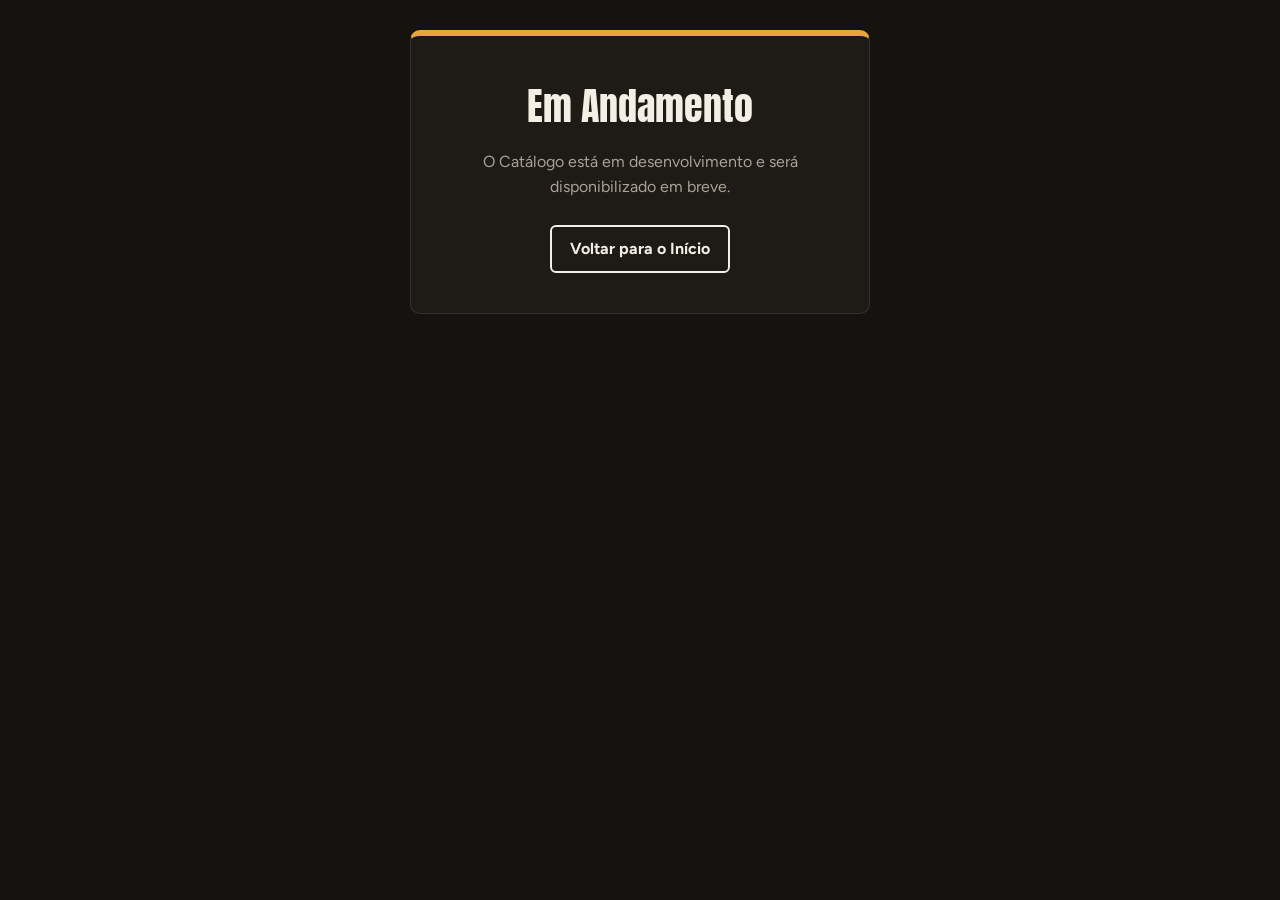
==== catalogo.html @ 724bab06 "feat: add initial project structure and base pages for interactive profile" ====
<!DOCTYPE html>
<html lang="pt-BR">
<head>
  <meta charset="UTF-8">
  <meta name="viewport" content="width=device-width, initial-scale=1.0">
  <title>Harry Kane × Michael B. Jordan | Catálogo</title>
  <link rel="preconnect" href="https://fonts.googleapis.com">
  <link rel="preconnect" href="https://fonts.gstatic.com" crossorigin>
  <link href="https://fonts.googleapis.com/css2?family=Anton&family=Figtree:wght@400;600;700&display=swap" rel="stylesheet">
  <link rel="stylesheet" href="css/estilo.css">
</head>
<body>

  <main id="modal-em-andamento">
    <div id="caixa-em-andamento">
      <p id="titulo-em-andamento">Em Andamento</p>
      <p id="texto-em-andamento">O Catálogo está em desenvolvimento e será disponibilizado em breve.</p>
      <div>
        <a class="btn" href="home.html">Voltar para o Início</a>
      </div>
    </div>
  </main>

  <script src="js/dados.js"></script>
  <script src="js/principal.js"></script>
</body>
</html>
---- css/estilo.css ----
* {
  box-sizing: border-box;
  margin: 0;
  padding: 0;
}

html {
  scroll-behavior: smooth;
  color-scheme: dark;
  height: 100%;
}

body {
  background-color: #15120f;
  color: #f3efe4;
  font-family: 'Figtree', sans-serif;
  font-size: 16px;
  line-height: 1.6;
  min-height: 100%;
}

a {
  color: inherit;
  text-decoration: none;
}

button {
  font: inherit;
  color: inherit;
  cursor: pointer;
  background: none;
  border: 0;
}

#navbar {
  position: sticky;
  top: 0;
  z-index: 20;
  background-color: #15120f;
  border-bottom: 1px solid #333333;
}

#navbar-container {
  max-width: 1180px;
  margin: 0 auto;
  padding: 14px 20px;
  display: flex;
  align-items: center;
  justify-content: space-between;
  gap: 24px;
}

#navbar-logo {
  font-family: 'Anton', 'Impact', sans-serif;
  font-size: 22px;
  color: #f3efe4;
}

#navbar-links {
  display: flex;
  gap: 15px;
  list-style: none;
}

#navbar-links a {
  color: #a9a395;
  font-weight: 600;
  font-size: 15px;
  padding: 6px 12px;
  border-radius: 6px;
}

#navbar-links a:hover,
#navbar-links a.ativo {
  color: #f3efe4;
  background-color: #2a251f;
}

#conteudo-principal {
  min-height: 600px;
}

#container-padrao {
  max-width: 1180px;
  margin: 0 auto;
  padding: 0 20px;
}

#hero-dupla {
  display: grid;
  grid-template-columns: 1fr 1fr;
  min-height: 620px;
  position: relative;
}

#lado-kane {
  position: relative;
  display: flex;
  flex-direction: column;
  justify-content: flex-end;
  padding: 40px 35px;
  overflow: hidden;
  background-color: #0f3a28;
}

#lado-mbj {
  position: relative;
  display: flex;
  flex-direction: column;
  justify-content: flex-end;
  padding: 40px 35px;
  overflow: hidden;
  background-color: #3b2a0e;
}

.foto-fundo {
  position: absolute;
  top: 0;
  left: 0;
  width: 100%;
  height: 100%;
  object-fit: cover;
  object-position: center top;
  z-index: 0;
}

#gradiente-kane {
  position: absolute;
  top: 0;
  left: 0;
  width: 100%;
  height: 100%;
  background: linear-gradient(to top, rgba(15, 58, 40, 0.9) 15%, rgba(15, 58, 40, 0.45) 60%, rgba(15, 58, 40, 0.35));
  z-index: 1;
}

#gradiente-mbj {
  position: absolute;
  top: 0;
  left: 0;
  width: 100%;
  height: 100%;
  background: linear-gradient(to top, rgba(59, 42, 14, 0.9) 15%, rgba(59, 42, 14, 0.45) 60%, rgba(59, 42, 14, 0.35));
  z-index: 1;
}

#conteudo-kane,
#conteudo-mbj {
  position: relative;
  z-index: 2;
}

#divisor-versus {
  position: absolute;
  left: 50%;
  top: 50%;
  transform: translate(-50%, -50%);
  z-index: 3;
  width: 60px;
  height: 60px;
  border-radius: 50%;
  background-color: #15120f;
  display: grid;
  place-items: center;
  font-family: 'Anton', 'Impact', sans-serif;
  font-size: 24px;
  border: 2px solid #f3efe4;
}

#subtitulo-kane,
#subtitulo-mbj {
  font-weight: 600;
  color: #f3efe4;
  opacity: 0.85;
  font-size: 14px;
  margin-bottom: 5px;
}

#titulo-kane {
  font-family: 'Anton', 'Impact', sans-serif;
  font-size: 45px;
  text-transform: uppercase;
  line-height: 1.05;
  color: #f3efe4;
  margin-bottom: 10px;
}

#titulo-mbj {
  font-family: 'Anton', 'Impact', sans-serif;
  font-size: 45px;
  text-transform: uppercase;
  line-height: 1.05;
  color: #e9a53b;
  margin-bottom: 10px;
}

#texto-kane,
#texto-mbj {
  max-width: 420px;
  color: rgba(243, 239, 228, 0.85);
  font-size: 15px;
  margin-bottom: 18px;
  line-height: 1.5;
}

.btn {
  display: inline-block;
  border: 2px solid currentColor;
  background-color: transparent;
  padding: 9px 18px;
  border-radius: 6px;
  font-weight: 700;
  text-align: center;
}

.btn:hover {
  background-color: #f3efe4;
  color: #15120f;
}

#secao-atalhos {
  padding: 50px 0;
}

#titulo-atalhos {
  font-family: 'Anton', 'Impact', sans-serif;
  font-size: 34px;
  margin-bottom: 6px;
}

#texto-atalhos {
  color: #a9a395;
  font-size: 16px;
  margin-bottom: 30px;
}

#atalhos-home {
  display: grid;
  grid-template-columns: repeat(3, 1fr);
  gap: 20px;
}

.card-atalho {
  background-color: #1e1a16;
  border-radius: 10px;
  padding: 22px;
  display: flex;
  flex-direction: column;
  justify-content: space-between;
  gap: 16px;
}

#atalho-perfis { border-left: 5px solid #2a8a5a; }
#atalho-galeria { border-left: 5px solid #f3efe4; }
#atalho-timeline { border-left: 5px solid #e9a53b; }
#atalho-catalogo { border-left: 5px solid #e50914; }
#atalho-quiz { border-left: 5px solid #46d08a; }
#atalho-player { border-left: 5px solid #3b82f6; }

.titulo-card-atalho {
  font-family: 'Anton', 'Impact', sans-serif;
  font-size: 22px;
  margin-bottom: 6px;
}

.texto-card-atalho {
  color: #a9a395;
  font-size: 14px;
  line-height: 1.4;
}

#titulo-perfis {
  font-family: 'Anton', 'Impact', sans-serif;
  font-size: 34px;
  margin-bottom: 6px;
}

#texto-perfis {
  color: #a9a395;
  font-size: 16px;
  margin-bottom: 25px;
}

#cards-perfis {
  display: grid;
  grid-template-columns: 1fr 1fr;
  gap: 24px;
  margin-top: 25px;
}

.cartao {
  background-color: #1e1a16;
  border-radius: 10px;
  padding: 22px;
}

#cartao-kane {
  border-top: 6px solid #2a8a5a;
}

#cartao-mbj {
  border-top: 6px solid #e9a53b;
}

.cartao-cabecalho {
  display: flex;
  gap: 18px;
  align-items: center;
  margin-bottom: 18px;
}

.cartao-foto {
  width: 100px;
  height: 120px;
  object-fit: cover;
  border-radius: 6px;
  display: block;
}

.cartao-nome {
  font-family: 'Anton', 'Impact', sans-serif;
  font-size: 26px;
}

.cartao-papel {
  color: #a9a395;
  font-size: 14px;
}

.abas {
  display: flex;
  gap: 5px;
  border-bottom: 1px solid #333333;
  margin-bottom: 15px;
}

.aba-botao {
  padding: 8px 14px;
  color: #a9a395;
  font-weight: 700;
  border-bottom: 3px solid transparent;
  margin-bottom: -1px;
}

.aba-botao.ativa {
  color: #f3efe4;
  border-color: #f3efe4;
}

.painel-aba {
  min-height: 100px;
  font-size: 15px;
}

.painel-aba ul {
  padding-left: 20px;
}

.painel-aba li {
  margin-bottom: 5px;
}

.botoes-alternadores {
  display: flex;
  gap: 10px;
  margin: 18px 0 8px;
}

.botao-alternador {
  background-color: #f3efe4;
  color: #111;
  padding: 8px 15px;
  border-radius: 5px;
  font-weight: 700;
  font-size: 14px;
}

.lista-oculta-conteudo {
  padding: 10px 0 5px 20px;
  font-size: 14px;
}

.lista-oculta-conteudo li {
  margin-bottom: 4px;
}

#modal-em-andamento {
  min-height: 100%;
  height: 100%;
  display: flex;
  align-items: center;
  justify-content: center;
  background-color: #15120f;
  padding: 30px;
}

#caixa-em-andamento {
  background-color: #1e1a16;
  border: 1px solid #333333;
  border-top: 6px solid #e9a53b;
  border-radius: 10px;
  padding: 40px 30px;
  max-width: 460px;
  width: 100%;
  text-align: center;
}

#titulo-em-andamento {
  font-family: 'Anton', 'Impact', sans-serif;
  font-size: 38px;
  margin-bottom: 12px;
}

#texto-em-andamento {
  color: #a9a395;
  font-size: 16px;
  margin-bottom: 25px;
}

#rodape {
  padding: 35px 0;
  border-top: 1px solid #333333;
  color: #a9a395;
  text-align: center;
  font-size: 14px;
  background-color: #15120f;
}
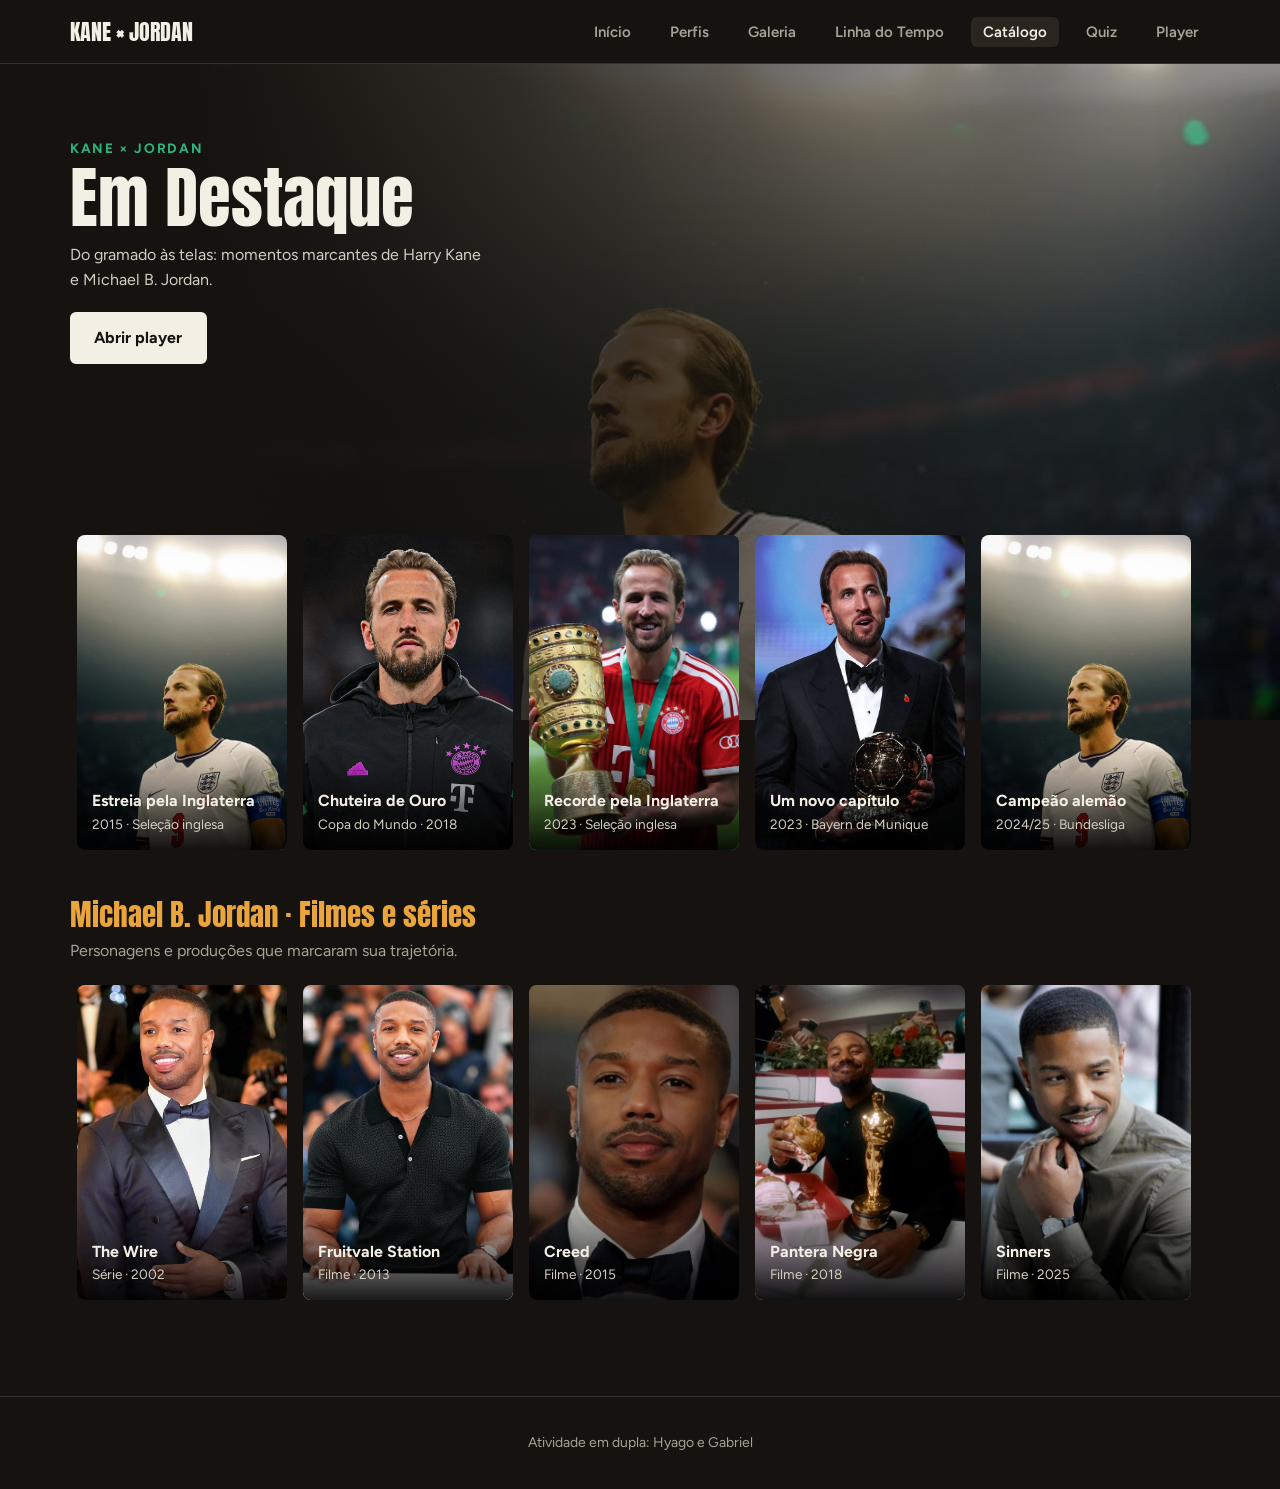
==== commit 4ff7a456: "feat: enhance catalog page with navigation, content sections, and modal functionality" ====
--- a/catalogo.html
+++ b/catalogo.html
@@ -10,18 +10,80 @@
   <link rel="stylesheet" href="css/estilo.css">
 </head>
 <body>
+  <nav id="navbar" aria-label="Navegação principal">
+    <div id="navbar-container">
+      <div id="navbar-logo">
+        <p>KANE <b>×</b> JORDAN</p>
+      </div>
+      <ul id="navbar-links">
+        <li><a href="home.html">Início</a></li>
+        <li><a href="perfis.html">Perfis</a></li>
+        <li><a href="galeria.html">Galeria</a></li>
+        <li><a href="timeline.html">Linha do Tempo</a></li>
+        <li><a href="catalogo.html" class="ativo" aria-current="page">Catálogo</a></li>
+        <li><a href="quiz.html">Quiz</a></li>
+        <li><a href="player.html">Player</a></li>
+      </ul>
+    </div>
+  </nav>
 
-  <main id="modal-em-andamento">
-    <div id="caixa-em-andamento">
-      <p id="titulo-em-andamento">Em Andamento</p>
-      <p id="texto-em-andamento">O Catálogo está em desenvolvimento e será disponibilizado em breve.</p>
-      <div>
-        <a class="btn" href="home.html">Voltar para o Início</a>
+  <main id="conteudo-principal">
+    <section class="catalogo-banner" aria-labelledby="catalogo-titulo">
+      <div class="carrossel">
+        <div class="carrossel-item ativo">
+          <img src="file/img/kane/harry_kane.jpg" alt="Harry Kane comemorando um gol">
+        </div>
+
+        <div class="carrossel-item">
+          <img src="file/img/michael/michael3.jpg" alt="Michael B. Jordan em The Wire">
+        </div>
       </div>
+
+      <div class="catalogo-banner-conteudo">
+        <p class="catalogo-selo">Kane × Jordan</p>
+        <p class="catalogo-titulo" id="catalogo-titulo">Em Destaque</p>
+        <p class="catalogo-descricao">
+          Do gramado às telas: momentos marcantes de Harry Kane e Michael B. Jordan.
+        </p>
+        <a class="catalogo-btn" href="player.html">Abrir player</a>
+      </div>
+    </section>
+
+    <div class="catalogo-conteudo">
+      <section class="catalogo-fileira kane" aria-labelledby="titulo-fileira-kane">
+        <p class="catalogo-fileira-titulo" id="titulo-fileira-kane" role="heading" aria-level="2">Harry Kane · Momentos marcantes</p>
+        <p class="catalogo-fileira-descricao">Gols, recordes e capítulos da carreira do capitão inglês.</p>
+        <div class="catalogo-trilho" id="trilho-kane" aria-label="Momentos de Harry Kane"></div>
+      </section>
+
+      <section class="catalogo-fileira mbj" aria-labelledby="titulo-fileira-mbj">
+        <p class="catalogo-fileira-titulo" id="titulo-fileira-mbj" role="heading" aria-level="2">Michael B. Jordan · Filmes e séries</p>
+        <p class="catalogo-fileira-descricao">Personagens e produções que marcaram sua trajetória.</p>
+        <div class="catalogo-trilho" id="trilho-mbj" aria-label="Filmes e séries de Michael B. Jordan"></div>
+      </section>
     </div>
   </main>
 
-  <script src="js/dados.js"></script>
-  <script src="js/principal.js"></script>
+  <footer id="rodape">
+    <div id="container-padrao">
+      <p id="texto-creditos">Atividade em dupla: Hyago e Gabriel</p>
+    </div>
+  </footer>
+
+  <div class="catalogo-modal" id="modal-catalogo" hidden>
+    <div class="catalogo-modal-painel" role="dialog" aria-modal="true" aria-labelledby="modal-titulo">
+      <button class="catalogo-modal-fechar" type="button" aria-label="Fechar detalhes">×</button>
+      <img class="catalogo-modal-foto" id="modal-foto" alt="">
+      <div class="catalogo-modal-corpo">
+        <p class="catalogo-modal-titulo" id="modal-titulo" role="heading" aria-level="2"></p>
+        <p class="catalogo-modal-meta" id="modal-meta"></p>
+        <p id="modal-texto"></p>
+        <button class="catalogo-btn" id="modal-botao-fechar" type="button">Fechar</button>
+      </div>
+    </div>
+  </div>
+
+  <script src="js/catalogo.js"></script>
+   
 </body>
 </html>
--- a/css/estilo.css
+++ b/css/estilo.css
@@ -1,14 +1,10 @@
+/* universal*/
 * {
   box-sizing: border-box;
   margin: 0;
   padding: 0;
 }
 
-html {
-  scroll-behavior: smooth;
-  color-scheme: dark;
-  height: 100%;
-}
 
 body {
   background-color: #15120f;
@@ -313,6 +309,7 @@
   width: 100px;
   height: 120px;
   object-fit: cover;
+  object-position: center top;
   border-radius: 6px;
   display: block;
 }
@@ -425,3 +422,402 @@
   font-size: 14px;
   background-color: #15120f;
 }
+
+/* Galeria */
+#cabecalho-galeria {
+  margin-top: 35px;
+  margin-bottom: 30px;
+}
+
+#titulo-galeria {
+  font-family: 'Anton', 'Impact', sans-serif;
+  font-size: 38px;
+  margin-bottom: 6px;
+  color: #f3efe4;
+}
+
+#subtitulo-galeria {
+  font-family: 'Figtree', sans-serif;
+  font-size: 16px;
+  color: #a9a395;
+}
+
+.secao-galeria {
+  margin-bottom: 45px;
+}
+
+.nome-galeria {
+  font-family: 'Anton', 'Impact', sans-serif;
+  font-size: 32px;
+  margin-bottom: 16px;
+  letter-spacing: 0.5px;
+}
+
+.nome-kane {
+  color: #2cb67d;
+}
+
+.nome-mbj {
+  color: #e9a53b;
+}
+
+.galeria-grid {
+  display: grid;
+  grid-template-columns: repeat(4, 1fr);
+  gap: 18px;
+}
+
+.card-foto {
+  position: relative;
+  height: 300px;
+  border-radius: 4px;
+  overflow: hidden;
+  display: flex;
+  align-items: center;
+  justify-content: center;
+  cursor: pointer;
+  border: 3px solid transparent;
+  transition: transform 0.25s ease, filter 0.25s ease, border-color 0.25s ease, box-shadow 0.25s ease;
+}
+
+.card-foto img {
+  width: 100%;
+  height: 100%;
+  object-fit: cover;
+  object-position: center top;
+  display: block;
+}
+
+.card-foto.card-kane {
+  background-color: #1a4431;
+}
+
+.card-foto.card-mbj {
+  background-color: #3b2a0e;
+}
+
+.card-foto:hover {
+  transform: scale(1.04);
+  filter: brightness(1.2);
+  border-color: #ffffff;
+  box-shadow: 0 10px 25px rgba(0, 0, 0, 0.6);
+  z-index: 2;
+}
+
+.foto-nome {
+  font-family: 'Figtree', sans-serif;
+  font-weight: 700;
+  font-size: 15px;
+  color: #f3efe4;
+  text-align: center;
+  user-select: none;
+}
+
+.foto-hover-overlay {
+  position: absolute;
+  bottom: 0;
+  left: 0;
+  width: 100%;
+  padding: 8px 0;
+  background-color: rgba(18, 18, 18, 0.85);
+  color: #f3efe4;
+  font-family: 'Anton', 'Impact', sans-serif;
+  font-size: 15px;
+  text-align: center;
+  letter-spacing: 0.5px;
+  opacity: 0;
+  transform: translateY(100%);
+  transition: opacity 0.25s ease, transform 0.25s ease;
+}
+
+/* Catálogo */
+.catalogo-banner {
+  min-height: 340px;
+  display: flex;
+  align-items: flex-end;
+  padding: 2.5rem max(1.25rem, calc((100% - 1180px) / 2 + 1.25rem));
+  background:
+    linear-gradient(90deg, #15120f 15%, rgba(21, 18, 15, .78) 48%, rgba(21, 18, 15, .12)),
+    linear-gradient(120deg, #0f3a28, #3b2a0e);
+  background-size: cover;
+  background-position: center 30%;
+}
+
+.catalogo-banner-conteudo {
+  max-width: 580px;
+}
+
+.catalogo-selo {
+  color: #2cb67d;
+  font-weight: 700;
+  text-transform: uppercase;
+  letter-spacing: .12em;
+  font-size: .85rem;
+  margin-bottom: .25rem;
+}
+
+.catalogo-titulo,
+.catalogo-modal-titulo {
+  font-family: 'Anton', 'Impact', sans-serif;
+  font-weight: 400;
+  line-height: 1.05;
+}
+
+.catalogo-titulo {
+  font-size: 4.2rem;
+  margin: .25rem 0 .5rem;
+}
+
+.catalogo-descricao {
+  color: #d3cec1;
+  max-width: 42ch;
+  margin-bottom: 1.2rem;
+}
+
+.catalogo-btn {
+  display: inline-block;
+  padding: .7rem 1.4rem;
+  border: 2px solid #f3efe4;
+  border-radius: 6px;
+  color: #15120f;
+  background: #f3efe4;
+  font-weight: 700;
+  text-align: center;
+  transition: transform .15s ease, background .2s ease, color .2s ease;
+}
+
+.catalogo-btn:hover {
+  transform: translateY(-2px);
+  background: transparent;
+  color: #f3efe4;
+}
+
+/* Catálogo — cards */
+.catalogo-conteudo {
+  max-width: 1180px;
+  margin: 0 auto;
+  padding: 1.5rem 1.25rem 3rem;
+}
+
+.catalogo-fileira {
+  margin-bottom: 1.5rem;
+}
+
+.catalogo-fileira-titulo {
+  font-family: 'Anton', 'Impact', sans-serif;
+  font-size: 1.8rem;
+  font-weight: 400;
+  line-height: 1.2;
+  margin: 1.2rem 0 .35rem;
+}
+
+.catalogo-fileira.kane .catalogo-fileira-titulo {
+  color: #2cb67d;
+}
+
+.catalogo-fileira.mbj .catalogo-fileira-titulo {
+  color: #e9a53b;
+}
+
+.catalogo-fileira-descricao {
+  color: #a9a395;
+  margin-bottom: .35rem;
+}
+
+.catalogo-trilho {
+  display: flex;
+  gap: 1rem;
+  overflow-x: auto;
+  padding: 1rem .45rem 1.5rem;
+  scroll-snap-type: x proximity;
+}
+
+.catalogo-card {
+  position: relative;
+  flex: 0 0 210px;
+  aspect-ratio: 2 / 3;
+  overflow: hidden;
+  padding: 0;
+  border: 0;
+  border-radius: 8px;
+  background: #0f3a28;
+  text-align: left;
+  scroll-snap-align: start;
+  transition: transform .25s ease, box-shadow .25s ease;
+}
+
+.catalogo-fileira.mbj .catalogo-card {
+  background: #3b2a0e;
+}
+
+.catalogo-card:hover,
+.catalogo-card:focus-visible {
+  z-index: 1;
+  transform: scale(1.05);
+  box-shadow: 0 16px 36px rgba(0, 0, 0, .75);
+}
+
+.catalogo-card-foto {
+  position: absolute;
+  inset: 0;
+  width: 100%;
+  height: 100%;
+  object-fit: cover;
+  object-position: center top;
+  transition: filter .25s ease;
+}
+
+.catalogo-card:hover .catalogo-card-foto {
+  filter: brightness(1.15);
+}
+
+.catalogo-card-rotulo {
+  position: absolute;
+  inset: auto 0 0;
+  padding: 3rem .9rem .9rem;
+  background: linear-gradient(transparent, rgba(0, 0, 0, .9));
+}
+
+.catalogo-card-titulo {
+  display: block;
+  line-height: 1.2;
+}
+
+.catalogo-card-meta {
+  color: #d3cec1;
+  font-size: .85rem;
+  margin-top: .2rem;
+}
+
+/* Catálogo — tela catalogo.html: modal de detalhes */
+.catalogo-modal {
+  position: fixed;
+  inset: 0;
+  z-index: 100;
+  display: grid;
+  place-items: center;
+  padding: 20px;
+  background: rgba(0, 0, 0, .8);
+}
+
+.catalogo-modal[hidden] {
+  display: none;
+}
+
+.catalogo-modal-painel {
+  position: relative;
+  width: min(620px, 100%);
+  max-height: 90vh;
+  overflow: auto;
+  border-radius: 12px;
+  color: #f3efe4;
+  background: #1e1a16;
+  animation: catalogo-abre .2s ease-out;
+}
+
+@keyframes catalogo-abre {
+  from {
+    opacity: 0;
+    transform: scale(.96);
+  }
+
+  to {
+    opacity: 1;
+    transform: scale(1);
+  }
+}
+
+.catalogo-modal-foto {
+  display: block;
+  width: 100%;
+  height: 240px;
+  object-fit: cover;
+  object-position: center 30%;
+  background: #0f3a28;
+}
+
+.catalogo-modal-fechar {
+  position: absolute;
+  top: .8rem;
+  right: .8rem;
+  z-index: 1;
+  width: 2.5rem;
+  height: 2.5rem;
+  border-radius: 50%;
+  background: rgba(0, 0, 0, .75);
+  font-size: 1.4rem;
+}
+
+.catalogo-modal-corpo {
+  padding: 1.5rem;
+}
+
+.catalogo-modal-titulo {
+  font-size: 2.2rem;
+  margin-bottom: .25rem;
+}
+
+.catalogo-modal-meta {
+  margin-bottom: .8rem;
+  color: #a9a395;
+}
+
+.catalogo-modal .catalogo-btn {
+  margin-top: 1.2rem;
+  color: #f3efe4;
+  background: transparent;
+}
+
+.catalogo-modal .catalogo-btn:hover {
+  color: #15120f;
+  background: #f3efe4;
+}
+
+.catalogo-banner :focus-visible,
+.catalogo-fileira :focus-visible,
+.catalogo-modal :focus-visible {
+  outline: 3px solid #e9a53b;
+  outline-offset: 3px;
+}
+
+.carrossel{
+  position: absolute;
+  inset: 0;
+  width: 100%;
+  height: 100%;
+}
+
+.carrossel-item{
+  position: absolute;
+  inset: 0;
+  opacity: 0;
+  transition: opacity .8s ease;
+}
+.carrossel-item.ativo{
+  opacity: 1;
+}
+
+.carrossel-item img{
+  display: block;
+  width: 100%;
+  height: 80%;
+  object-fit: cover;
+  object-position: center 30%;
+}
+
+.carrossel-item::after {
+  content: "";
+  position: absolute;
+  inset: 0;
+  background: linear-gradient(
+    90deg,
+    #15120f 15%,
+    rgba(21, 18, 15, .78) 48%,
+    rgba(21, 18, 15, .12)
+  );
+}
+
+.catalogo-banner-conteudo {
+  position: relative;
+  z-index: 1;
+}
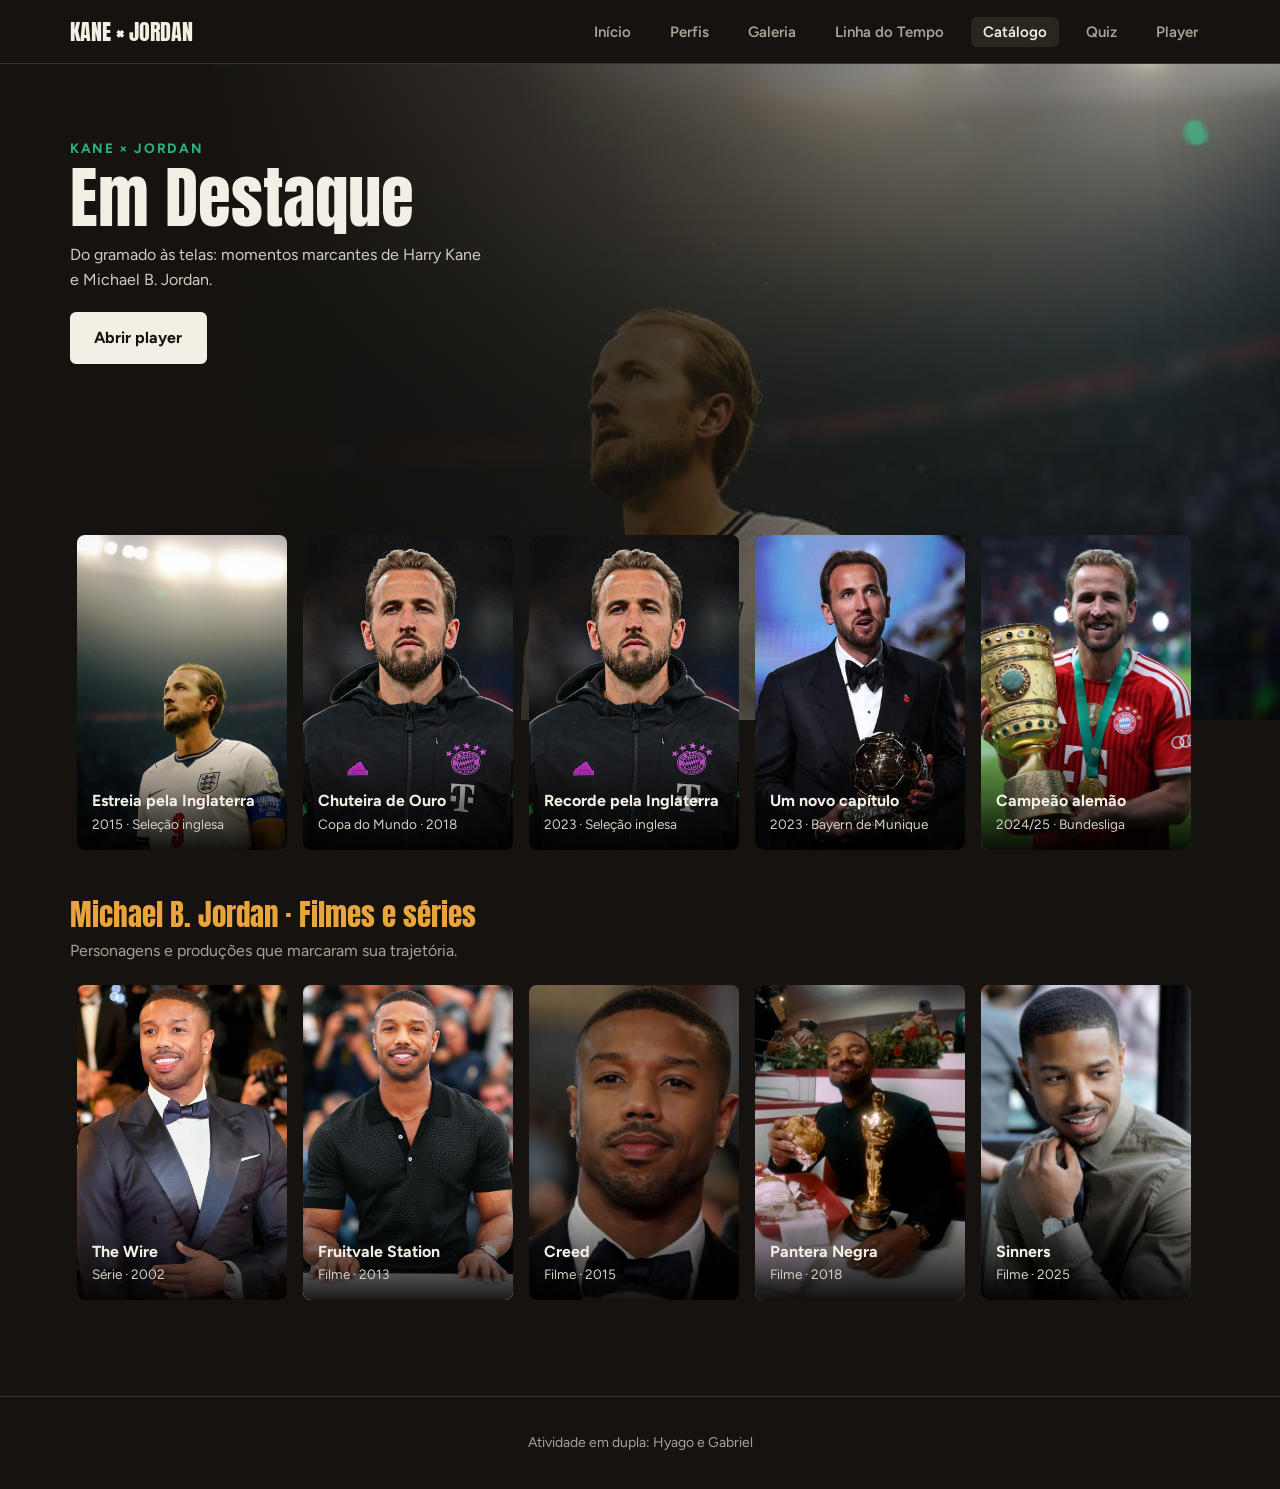
==== commit 79da75b7: "feat: add catalog script, modal logic, and new media assets" ====
--- a/catalogo.html
+++ b/catalogo.html
@@ -35,7 +35,7 @@
         </div>
 
         <div class="carrossel-item">
-          <img src="file/img/michael/michael3.jpg" alt="Michael B. Jordan em The Wire">
+          <img src="file/img/michael/michael_cata.jpg" alt="Michael B. Jordan em The Wire">
         </div>
       </div>
 
--- a/css/estilo.css
+++ b/css/estilo.css
@@ -1,4 +1,4 @@
-/* universal*/
+
 * {
   box-sizing: border-box;
   margin: 0;
@@ -530,7 +530,7 @@
   transition: opacity 0.25s ease, transform 0.25s ease;
 }
 
-/* Catálogo */
+
 .catalogo-banner {
   min-height: 340px;
   display: flex;
@@ -592,7 +592,6 @@
   color: #f3efe4;
 }
 
-/* Catálogo — cards */
 .catalogo-conteudo {
   max-width: 1180px;
   margin: 0 auto;
@@ -688,8 +687,6 @@
   font-size: .85rem;
   margin-top: .2rem;
 }
-
-/* Catálogo — tela catalogo.html: modal de detalhes */
 .catalogo-modal {
   position: fixed;
   inset: 0;
